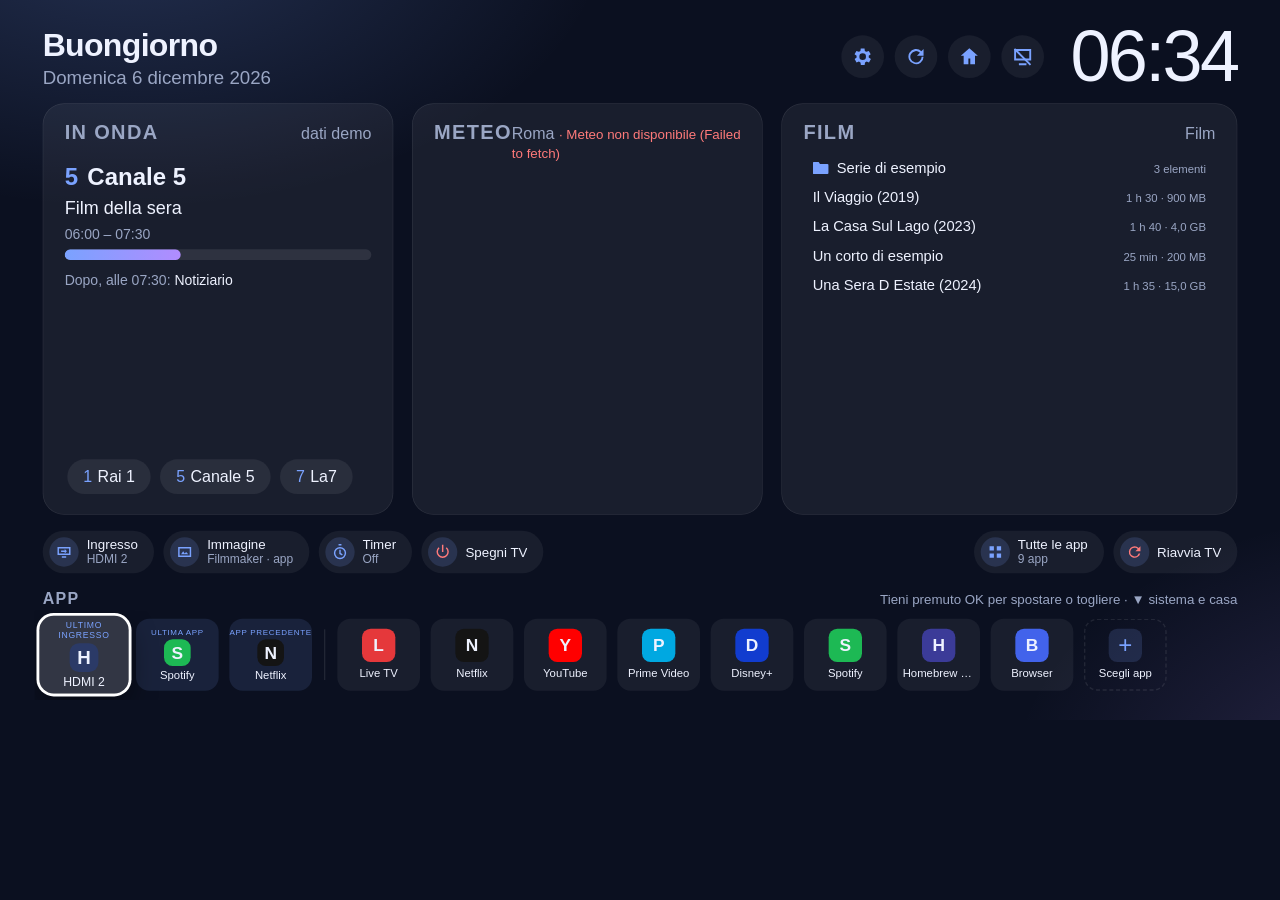
==== app/index.html @ 77d627f0 "Prima pubblicazione Co-Authored-By: Claude Fable 5.2 <noreply@anthropic.com>" ====
<!DOCTYPE html>
<html lang="it">
<head>
  <meta charset="utf-8">
  <meta name="viewport" content="width=1920, height=1080">
  <title>Dashboard</title>
  <link rel="stylesheet" href="style.css">
</head>
<body>
  <div id="schermo">
    <div id="pagine">

      <!-- Pagina 1: panoramica -->
      <section class="pagina" data-pagina="0">
        <header class="testata">
          <div>
            <div id="saluto" class="saluto"></div>
            <div class="riga-data">
              <span id="data" class="data"></span>
              <span id="allerta" class="allerta" hidden></span>
            </div>
          </div>
          <div class="testata-dx">
            <div class="azioni">
              <button id="btn-impostazioni" class="focusable azione" type="button" data-etichetta="Impostazioni">
                <svg viewBox="0 0 24 24"><path d="M19.4 13a7.5 7.5 0 0 0 0-2l2.1-1.6-2-3.5-2.5 1a7.4 7.4 0 0 0-1.7-1L15 3.3h-4l-.4 2.6a7.4 7.4 0 0 0-1.7 1l-2.5-1-2 3.5L6.6 11a7.5 7.5 0 0 0 0 2l-2.1 1.6 2 3.5 2.5-1a7.4 7.4 0 0 0 1.7 1l.4 2.6h4l.4-2.6a7.4 7.4 0 0 0 1.7-1l2.5 1 2-3.5zM13 15.5a3.5 3.5 0 1 1 0-7 3.5 3.5 0 0 1 0 7z" transform="translate(-1 0)"/></svg>
              </button>
              <button id="btn-aggiorna" class="focusable azione" type="button" data-etichetta="Aggiorna">
                <svg viewBox="0 0 24 24"><path d="M17.7 6.3A8 8 0 1 0 20 12h-2a6 6 0 1 1-1.8-4.2L13 11h7V4z"/></svg>
              </button>
              <button id="btn-home-lg" class="focusable azione" type="button" data-etichetta="Home LG">
                <svg viewBox="0 0 24 24"><path d="M12 3l9 8h-3v9h-5v-6h-2v6H6v-9H3z"/></svg>
              </button>
              <button id="btn-schermo" class="focusable azione" type="button" data-etichetta="Spegni schermo">
                <svg viewBox="0 0 24 24"><path d="M3 4h18v12H3zm2 2v8h14V6zM8 19h8v2H8z"/><path d="M4 3l17 17-1.4 1.4-17-17z"/></svg>
              </button>
            </div>
            <div id="ora" class="ora"></div>
          </div>
        </header>

        <main class="griglia">
          <section class="card">
            <div class="card-titolo"><span>In onda</span><span id="tv-stato" class="sotto"></span></div>
            <div id="tv-corrente" class="tv-corrente focusable riquadro" tabindex="0"></div>
            <div id="tv-preferiti" class="preferiti"></div>
          </section>

          <section class="card meteo">
            <div class="card-titolo"><span>Meteo</span><span class="sotto"><span id="meteo-luogo"></span> <span id="meteo-stato" class="stato"></span></span></div>
            <div id="meteo-corrente" class="meteo-corrente"></div>
            <div id="meteo-previsioni" class="previsioni"></div>
          </section>

          <section class="card film-card">
            <div class="card-titolo"><span>Film</span><span class="sotto"><span id="film-percorso" class="film-percorso"></span><span id="film-server"></span> <span id="film-stato" class="stato"></span></span></div>
            <ul id="film-lista" class="film-lista lista-scorre"><li class="messaggio">Ricerca del server DLNA…</li></ul>
          </section>
        </main>

        <div id="riga-controlli" class="riga-controlli scorrevole"></div>

        <section class="app">
          <div class="card-titolo">
            <span>App</span>
            <span id="suggerimento" class="sotto"></span>
          </div>
          <div id="riga-app" class="riga-app scorrevole">
            <div id="app-stato" class="stato inline"></div>
          </div>
        </section>
      </section>

      <!-- Pagina 2: sistema e casa -->
      <section class="pagina" data-pagina="1">
        <header class="testata testata-2">
          <div>
            <div class="titolo-pagina">Sistema e casa</div>
            <div class="sotto-pagina">▲ torna alla panoramica</div>
          </div>
          <div id="ora-2" class="ora-piccola"></div>
        </header>

        <main class="griglia-2">
          <section class="card sistema compatta">
            <div class="card-titolo"><span>Sistema</span><span class="sotto"><span id="tv-modello"></span> <span id="sistema-stato" class="stato"></span></span></div>
            <div class="metriche">
              <div class="metrica">
                <div class="metrica-testa"><span>CPU</span><span id="cpu-val">—</span></div>
                <div class="barra"><i id="cpu-barra"></i></div>
              </div>
              <div class="metrica">
                <div class="metrica-testa"><span>Memoria</span><span id="ram-val">—</span></div>
                <div class="barra"><i id="ram-barra"></i></div>
              </div>
              <div class="metrica">
                <div class="metrica-testa"><span>Spazio interno</span><span id="disco-val">—</span></div>
                <div class="barra"><i id="disco-barra"></i></div>
              </div>
            </div>
            <div class="dettagli">
              <div><span class="etichetta">Acceso da</span><span id="uptime">—</span></div>
              <div><span class="etichetta">Temperatura</span><span id="temp">—</span></div>
              <div><span class="etichetta">Carico</span><span id="carico">—</span></div>
              <div><span class="etichetta">Processi</span><span id="processi">—</span></div>
              <div><span class="etichetta">Indirizzo IP</span><span id="ip">—</span></div>
              <div><span class="etichetta">Connessione</span><span id="connessione">—</span></div>
              <div><span class="etichetta">Download</span><span id="download">—</span></div>
              <div><span class="etichetta">Upload</span><span id="upload">—</span></div>
              <div><span class="etichetta">webOS</span><span id="webos">—</span></div>
              <div><span class="etichetta">Firmware</span><span id="firmware">—</span></div>
            </div>
          </section>

          <section class="card casa-card">
            <div class="card-titolo"><span>Casa</span><span id="casa-stato" class="sotto"></span></div>
            <div id="casa-entita" class="entita-griglia"></div>
          </section>

        </main>
      </section>

    </div>
  </div>

  <div id="salvaschermo" hidden>
    <div class="ss-contenuto">
      <div id="ss-ora" class="ss-ora"></div>
      <div id="ss-data" class="ss-data"></div>
      <div id="ss-meteo" class="ss-meteo"></div>
    </div>
  </div>

  <div id="impostazioni" class="overlay" hidden>
    <div class="pannello largo">
      <div class="pannello-testa">
        <h2>Impostazioni</h2>
        <div class="testa-dx">
          <span id="indirizzo-configura" class="nota"></span>
          <button id="btn-web" class="focusable btn piccolo" type="button"></button>
        </div>
      </div>
      <div class="colonne">
        <div class="colonna">
          <h3>Meteo e orologio</h3>
          <label for="input-citta">Città per il meteo</label>
          <div class="riga">
            <input id="input-citta" class="focusable" type="text" autocomplete="off" spellcheck="false">
            <button id="btn-cerca" class="focusable btn" type="button">Cerca</button>
          </div>
          <div id="esito-citta" class="nota"></div>
          <button id="btn-secondi" class="focusable btn" type="button"></button>
          <h3>Accensione a distanza (Wake-on-LAN)</h3>
          <label for="input-wol-nome">Nome e indirizzo MAC del dispositivo</label>
          <div class="riga">
            <input id="input-wol-nome" class="focusable wol-nome" type="text" autocomplete="off" spellcheck="false" maxlength="20" placeholder="PC">
            <input id="input-wol-mac" class="focusable" type="text" autocomplete="off" spellcheck="false" maxlength="17" placeholder="AA:BB:CC:DD:EE:FF">
            <button id="btn-wol-prova" class="focusable btn" type="button">Prova</button>
          </div>
          <div id="esito-wol" class="nota"></div>
          <button id="btn-wol-ingresso" class="focusable btn" type="button"></button>
          <button id="btn-wol-pulsante" class="focusable btn" type="button"></button>
        </div>
        <div class="colonna">
          <h3>App</h3>
          <button id="btn-preferite" class="focusable btn" type="button"></button>
          <div class="nota">Nella barra: OK tenuto premuto su un'app per spostarla o toglierla.</div>
          <h3>Avvio, Home e salvaschermo</h3>
          <button id="btn-home" class="focusable btn" type="button"></button>
          <div class="nota">Con la dashboard come Home, premi Home due volte di seguito per la Home LG.</div>
          <button id="btn-accensione" class="focusable btn" type="button"></button>
          <button id="btn-salvaschermo" class="focusable btn" type="button"></button>
          <button id="btn-salvaschermo-lg" class="focusable btn" type="button"></button>
          <button id="btn-ripristina-lg" class="focusable btn avviso" type="button">Ripristina Home e salvaschermo LG</button>
        </div>
      </div>
      <button id="btn-chiudi" class="focusable btn primario" type="button">Chiudi</button>
    </div>
  </div>

  <div id="scegli-preferite" class="overlay" hidden>
    <div class="pannello largo">
      <h2 id="griglia-titolo">App preferite</h2>
      <div id="griglia-nota" class="nota"></div>
      <div id="preferite-griglia" class="preferite-griglia"></div>
      <button id="btn-preferite-fine" class="focusable btn primario" type="button">Fatto</button>
    </div>
  </div>

  <div id="scelta" class="overlay sopra" hidden>
    <div class="pannello">
      <h2 id="scelta-titolo"></h2>
      <div id="scelta-opzioni" class="scelta-opzioni"></div>
    </div>
  </div>

  <div id="toast" class="toast"></div>

  <script src="js/base.js"></script>
  <script src="js/meteo.js"></script>
  <script src="js/sistema.js"></script>
  <script src="js/barra.js"></script>
  <script src="js/controlli.js"></script>
  <script src="js/tv.js"></script>
  <script src="js/casa.js"></script>
  <script src="js/film.js"></script>
  <script src="js/avvio.js"></script>
</body>
</html>
---- app/style.css ----
:root {
  --sfondo: #0b1020;
  --card: rgba(255, 255, 255, 0.06);
  --bordo: rgba(255, 255, 255, 0.09);
  --testo: #eef2ff;
  --tenue: #9aa6c4;
  --accento: #7aa2ff;
  --accento-2: #b18cff;
  --allarme: #ff7a7a;
  --medio: #ffc46b;
}

* { box-sizing: border-box; margin: 0; padding: 0; }

html, body {
  width: 100%;
  height: 100%;
  overflow: hidden;
  background: var(--sfondo);
  color: var(--testo);
  font-family: "LG Smart UI", "Museo Sans", "Segoe UI", Roboto, Arial, sans-serif;
}

/* Area fissa 1920x1080, scalata via JS fuori dalla TV (anteprima nel browser) */
#schermo {
  position: absolute;
  top: 0;
  left: 0;
  width: 1920px;
  height: 1080px;
  overflow: hidden;
  transform-origin: 0 0;
  background:
    radial-gradient(1200px 700px at 10% -10%, rgba(122, 162, 255, 0.22), transparent 60%),
    radial-gradient(1000px 700px at 110% 110%, rgba(177, 140, 255, 0.18), transparent 60%),
    var(--sfondo);
}

/* Due pagine impilate: si passa dall'una all'altra spostando #pagine */
#pagine { transition: transform 0.45s ease; }
.pagina {
  width: 1920px;
  height: 1080px;
  display: flex;
  flex-direction: column;
  gap: 22px;
  padding: 36px 64px 30px;
}

/* ---------- Testata ---------- */
.testata {
  display: flex;
  justify-content: space-between;
  align-items: flex-end;
}
.saluto { font-size: 48px; font-weight: 600; letter-spacing: -1px; }
.riga-data { display: flex; align-items: center; gap: 20px; margin-top: 6px; }
.data { font-size: 28px; color: var(--tenue); }
.allerta {
  display: inline-flex;
  align-items: center;
  gap: 8px;
  font-size: 26px;
  padding: 4px 20px 4px 10px;
  border-radius: 999px;
  background: rgba(255, 196, 107, 0.16);
  color: var(--medio);
}
.allerta[hidden] { display: none; }
.allerta svg { width: 38px; height: 38px; }
.ora {
  font-size: 108px;
  font-weight: 300;
  line-height: 0.9;
  letter-spacing: -4px;
  font-variant-numeric: tabular-nums;
}
.ora .sep { animation: lampeggio 2s steps(1) infinite; }
.ora .sec { font-size: 52px; color: var(--tenue); margin-left: 12px; letter-spacing: 0; }
@keyframes lampeggio { 50% { opacity: 0.35; } }

.testata-dx { display: flex; align-items: center; gap: 40px; }
.azioni { display: flex; gap: 16px; }
.azione {
  position: relative;
  width: 64px;
  height: 64px;
  border: 0;
  border-radius: 50%;
  background: var(--card);
  display: flex;
  align-items: center;
  justify-content: center;
  outline: none;
  cursor: pointer;
  transition: transform 0.15s ease, box-shadow 0.15s ease, background 0.15s;
}
.azione svg { width: 34px; height: 34px; fill: var(--accento); }
.azione::after {
  content: attr(data-etichetta);
  position: absolute;
  top: 100%;
  left: 50%;
  transform: translate(-50%, 12px);
  font-size: 20px;
  color: var(--testo);
  white-space: nowrap;
  opacity: 0;
  transition: opacity 0.15s;
  pointer-events: none;
}
.azione:focus::after { opacity: 1; }

/* ---------- Card ---------- */
.griglia {
  flex: 1;
  display: grid;
  grid-template-columns: 1fr 1fr 1.3fr;
  gap: 28px;
  min-height: 0;
}
.card {
  position: relative;
  background: var(--card);
  border: 1px solid var(--bordo);
  border-radius: 32px;
  padding: 28px 40px;
  display: flex;
  flex-direction: column;
  min-height: 0;
}
.card-titolo {
  display: flex;
  justify-content: space-between;
  align-items: baseline;
  font-size: 30px;
  font-weight: 600;
  text-transform: uppercase;
  letter-spacing: 2px;
  color: var(--tenue);
}
.card-titolo .sotto {
  font-size: 24px;
  font-weight: 400;
  text-transform: none;
  letter-spacing: 0;
}
.stato { font-size: 20px; color: var(--tenue); }
.stato:not(:empty)::before { content: "· "; }
.stato.errore { color: var(--allarme); }

/* ---------- Meteo ---------- */
.meteo-corrente {
  display: flex;
  align-items: center;
  gap: 32px;
  margin: 4px 0 14px;
  flex: 1;
  min-height: 0;
}
.meteo-corrente .icona-grande { width: 128px; height: 128px; flex: none; }
.meteo-corrente .temp { font-size: 92px; font-weight: 300; line-height: 1; letter-spacing: -3px; }
.meteo-corrente .descrizione { font-size: 32px; margin-top: 2px; }
.meteo-corrente .extra { font-size: 23px; color: var(--tenue); margin-top: 6px; line-height: 1.35; }

.previsioni {
  display: grid;
  grid-template-columns: repeat(5, 1fr);
  gap: 14px;
}
.giorno {
  text-align: center;
  background: rgba(255, 255, 255, 0.04);
  border-radius: 22px;
  padding: 8px 6px 10px;
}
.giorno .nome { font-size: 24px; color: var(--tenue); }
.giorno svg { width: 50px; height: 50px; margin: 0; }
.giorno .minmax { font-size: 26px; }
.giorno .minmax .min { color: var(--tenue); margin-left: 8px; }
.giorno .pioggia { font-size: 20px; color: var(--accento); margin-top: 2px; min-height: 24px; }

svg .sole { fill: #ffd166; }
svg .luna { fill: #e6e9ff; }
svg .nuvola { fill: #dfe6f5; }
svg .nuvola-scura { fill: #9aa6c4; }
svg .goccia { stroke: var(--accento); stroke-width: 4; stroke-linecap: round; }
svg .fiocco { fill: #ffffff; }
svg .fulmine { fill: #ffd166; }
svg .nebbia { stroke: #c4cbe0; stroke-width: 4; stroke-linecap: round; }

/* ---------- Sistema ---------- */
.metriche {
  display: flex;
  flex-direction: column;
  gap: 10px;
  margin: 14px 0 auto;
}
.metrica-testa {
  display: flex;
  justify-content: space-between;
  font-size: 29px;
  margin-bottom: 8px;
}
.metrica-testa span:last-child { font-variant-numeric: tabular-nums; color: var(--tenue); }
.barra {
  height: 16px;
  border-radius: 8px;
  background: rgba(255, 255, 255, 0.09);
  overflow: hidden;
}
.barra i {
  display: block;
  height: 100%;
  width: 0;
  border-radius: 8px;
  background: linear-gradient(90deg, var(--accento), var(--accento-2));
  transition: width 0.8s ease, background 0.4s;
}
.barra i.medio { background: linear-gradient(90deg, var(--medio), #ff9f5a); }
.barra i.alto { background: linear-gradient(90deg, #ff9f5a, var(--allarme)); }

.dettagli {
  display: grid;
  grid-template-columns: repeat(5, 1fr);
  gap: 12px 14px;
  font-size: 24px;
  margin-top: 14px;
}
.dettagli > div { display: flex; flex-direction: column; min-width: 0; }
.dettagli > div[hidden] { display: none; }
.dettagli span:last-child { white-space: nowrap; overflow: hidden; text-overflow: ellipsis; }
.etichetta { font-size: 18px; color: var(--tenue); text-transform: uppercase; letter-spacing: 1px; margin-bottom: 4px; }

/* ---------- App ---------- */
.app { display: flex; flex-direction: column; gap: 4px; }
.app > .card-titolo { font-size: 24px; }
.app > .card-titolo .sotto { font-size: 20px; }
.riga-app {
  position: relative;
  display: flex;
  gap: 16px;
  overflow: hidden;
  padding: 12px 12px 14px;
  margin: 0 -12px;
  scroll-behavior: smooth;
}
.separatore { flex: none; width: 2px; margin: 16px 2px; background: var(--bordo); }
.stato.inline { position: static; align-self: center; font-size: 26px; }

.tile {
  flex: none;
  width: 124px;
  height: 108px;
  border: 0;
  border-radius: 20px;
  background: var(--card);
  color: var(--testo);
  font: inherit;
  display: flex;
  flex-direction: column;
  align-items: center;
  justify-content: center;
  gap: 8px;
  outline: none;
  cursor: pointer;
  transition: transform 0.15s ease, box-shadow 0.15s ease, background 0.15s;
}
.tile-icona {
  width: 50px;
  height: 50px;
  border-radius: 13px;
  display: flex;
  align-items: center;
  justify-content: center;
  overflow: hidden;
  font-size: 26px;
  font-weight: 700;
}
.tile-icona img { width: 100%; height: 100%; object-fit: contain; }
.tile-recente { background: rgba(122, 162, 255, 0.12); gap: 4px; }
.tile-recente .tile-icona { width: 40px; height: 40px; }
.tile-etichetta {
  font-size: 12px;
  letter-spacing: 1px;
  text-transform: uppercase;
  color: var(--accento);
}

/* Modalità sposta: la tile selezionata scorre tra le altre con le frecce */
.tile-app { position: relative; }
.riga-app.modalita-sposta .tile:not(.spostando) { opacity: 0.5; }
.tile-app.spostando,
.tile-app.spostando:focus {
  transform: scale(1.08) translateY(-6px);
  box-shadow: 0 0 0 4px var(--medio), 0 18px 40px rgba(0, 0, 0, 0.45);
}
.tile-app.spostando::before,
.tile-app.spostando::after {
  position: absolute;
  top: 50%;
  transform: translateY(-50%);
  font-size: 48px;
  color: var(--medio);
}
.tile-app.spostando::before { content: "\2039"; left: 8px; }
.tile-app.spostando::after { content: "\203A"; right: 8px; }

.tile-nome {
  font-size: 17px;
  max-width: 108px;
  white-space: nowrap;
  overflow: hidden;
  text-overflow: ellipsis;
}

/* Focus da telecomando */
.focusable:focus {
  transform: scale(1.08);
  background: rgba(255, 255, 255, 0.16);
  box-shadow: 0 0 0 4px #ffffff, 0 18px 40px rgba(0, 0, 0, 0.45);
  z-index: 1;
}

/* ---------- Impostazioni ---------- */
.overlay {
  position: fixed;
  inset: 0;
  background: rgba(5, 8, 18, 0.78);
  display: flex;
  align-items: center;
  justify-content: center;
  z-index: 10;
}
.overlay[hidden] { display: none; }
.pannello {
  width: 900px;
  background: #151c33;
  border: 1px solid var(--bordo);
  border-radius: 32px;
  padding: 48px 56px;
  display: flex;
  flex-direction: column;
  gap: 22px;
  font-size: 30px;
}
.pannello h2 { font-size: 48px; font-weight: 600; margin-bottom: 8px; }
.pannello h3 {
  font-size: 22px;
  font-weight: 600;
  color: var(--tenue);
  text-transform: uppercase;
  letter-spacing: 2px;
  margin-top: 8px;
}
.pannello.largo { width: 1500px; max-height: 1010px; overflow-y: auto; padding: 40px 56px; gap: 18px; font-size: 27px; }
.pannello-testa { display: flex; align-items: center; justify-content: space-between; gap: 32px; }
.testa-dx { display: flex; align-items: center; gap: 20px; }
.testa-dx .nota { min-height: 0; }
.btn.piccolo { padding: 12px 24px; font-size: 24px; }
/* minmax(0, …): sulla TV (Chromium 132) le caselle di testo allargavano la loro colonna e schiacciavano l'altra */
.colonne { display: grid; grid-template-columns: minmax(0, 1fr) minmax(0, 1fr); gap: 0 56px; }
.colonna { display: flex; flex-direction: column; gap: 12px; min-width: 0; }
.overlay.sopra { z-index: 12; }
.scelta-opzioni { display: flex; flex-direction: column; gap: 14px; max-height: 760px; overflow-y: auto; overflow-x: hidden; padding: 8px 16px; margin: 0 -8px; }
.pannello label { color: var(--tenue); font-size: 26px; }
.pannello .riga { display: flex; gap: 18px; }
.pannello input {
  flex: 1 1 0;
  width: 0;
  min-width: 0;
  font: inherit;
  color: var(--testo);
  background: rgba(255, 255, 255, 0.08);
  border: 0;
  border-radius: 18px;
  padding: 18px 24px;
  outline: none;
}
.pannello input.wol-nome { flex: 0 0 170px; width: 170px; }
.pannello input::placeholder { color: rgba(154, 166, 196, 0.55); }
.nota { font-size: 24px; color: var(--tenue); min-height: 30px; }
.nota.errore { color: var(--allarme); }
.btn {
  font: inherit;
  color: var(--testo);
  background: rgba(255, 255, 255, 0.08);
  border: 0;
  border-radius: 18px;
  padding: 18px 30px;
  text-align: left;
  outline: none;
  cursor: pointer;
  transition: transform 0.15s ease, box-shadow 0.15s ease;
}
.btn.attiva { box-shadow: inset 0 0 0 3px var(--accento); }
.btn.avviso { color: var(--medio); }
.btn.primario { background: var(--accento); color: #0b1020; font-weight: 600; text-align: center; }
.pannello .focusable:focus { transform: scale(1.03); }

/* ---------- Toast ---------- */
.toast {
  position: fixed;
  left: 50%;
  bottom: 60px;
  transform: translate(-50%, 40px);
  background: #1d2644;
  border: 1px solid var(--bordo);
  border-radius: 20px;
  padding: 20px 36px;
  font-size: 28px;
  opacity: 0;
  transition: opacity 0.25s, transform 0.25s;
  pointer-events: none;
  z-index: 20;
}
.toast.visibile { opacity: 1; transform: translate(-50%, 0); }

/* ---------- Pagina 2 ---------- */
.testata-2 { align-items: center; }
.titolo-pagina { font-size: 56px; font-weight: 600; letter-spacing: -1px; }
.sotto-pagina { font-size: 26px; color: var(--tenue); margin-top: 6px; }
.ora-piccola { font-size: 84px; font-weight: 300; letter-spacing: -2px; font-variant-numeric: tabular-nums; }

/* Controlli rapidi (pagina 1): pillole con icona, nome e valore */
.riga-controlli {
  position: relative;
  display: flex;
  gap: 14px;
  overflow: hidden;
  padding: 8px 12px;
  margin: -6px -12px;
}
.tile-controllo {
  width: auto;
  height: 64px;
  flex-direction: row;
  justify-content: flex-start;
  gap: 12px;
  padding: 0 24px 0 10px;
  border-radius: 999px;
}
.tile-controllo .tile-icona { width: 44px; height: 44px; border-radius: 50%; background: rgba(122, 162, 255, 0.16); }
.tile-controllo svg { width: 26px; height: 26px; fill: var(--accento); }
.tile-controllo .ctl-testi { display: flex; flex-direction: column; align-items: flex-start; }
.tile-controllo .tile-nome { font-size: 20px; max-width: none; }
.tile-valore { font-size: 18px; color: var(--tenue); }
.tile-valore:empty { display: none; }
.tile-controllo.pericolo svg { fill: var(--allarme); }

/* Riquadri selezionabili dentro le card (pagina 2) */
.riquadro { border-radius: 20px; padding: 10px 14px; margin-left: -14px; margin-right: -14px; outline: none; cursor: pointer; }
.riquadro.focusable:focus { transform: none; box-shadow: 0 0 0 4px #ffffff; }

.griglia-2 {
  flex: 1;
  display: grid;
  grid-template-columns: 1fr 2fr;
  gap: 34px;
  min-height: 0;
}
.messaggio { font-size: 24px; color: var(--tenue); margin-top: 22px; line-height: 1.45; }

/* In onda */
.tv-corrente { margin-top: 18px; display: flex; flex-direction: column; gap: 10px; min-height: 0; overflow: hidden; }
.tv-canale { font-size: 44px; font-weight: 600; }
.tv-canale .numero { color: var(--accento); margin-right: 14px; }
.tv-programma { font-size: 32px; line-height: 1.25; }
.tv-orario { font-size: 24px; color: var(--tenue); }
.tv-dopo { font-size: 24px; color: var(--tenue); margin-top: 8px; }
.tv-dopo b { color: var(--testo); font-weight: 400; }
.tv-palinsesto { list-style: none; margin-top: 18px; padding-top: 16px; border-top: 1px solid var(--bordo); display: flex; flex-direction: column; gap: 12px; }
.tv-palinsesto li { font-size: 23px; white-space: nowrap; overflow: hidden; text-overflow: ellipsis; }
.tv-palinsesto .quando { color: var(--accento); margin-right: 12px; font-variant-numeric: tabular-nums; }
.preferiti { display: flex; flex-wrap: wrap; gap: 14px; margin-top: auto; padding: 8px 4px 4px; }
.chip {
  font: inherit;
  font-size: 24px;
  color: var(--testo);
  background: rgba(255, 255, 255, 0.07);
  border: 0;
  border-radius: 999px;
  padding: 12px 24px;
  outline: none;
  cursor: pointer;
  transition: transform 0.15s ease, box-shadow 0.15s ease;
}
.chip .numero { color: var(--accento); margin-right: 8px; }

/* Casa */
.entita-griglia {
  display: grid;
  grid-template-columns: 1fr 1fr;
  gap: 14px;
  margin-top: 22px;
  align-content: start;
  padding: 4px;
}
.entita {
  font: inherit;
  color: var(--testo);
  text-align: left;
  background: rgba(255, 255, 255, 0.05);
  border: 0;
  border-radius: 20px;
  padding: 16px 20px;
  outline: none;
  min-width: 0;
  transition: transform 0.15s ease, box-shadow 0.15s ease, background 0.15s;
}
/* Sistema in colonna stretta (pagina 2) */
.sistema.compatta .metriche { margin: 22px 0 0; gap: 18px; }
.sistema.compatta .dettagli { grid-template-columns: 1fr 1fr; gap: 22px 24px; font-size: 28px; margin-top: auto; }
.sistema.compatta .card-titolo .sotto { font-size: 20px; }

.entita-griglia > .messaggio { grid-column: 1 / -1; margin-top: 0; }
.entita-griglia.fitta { grid-template-columns: repeat(3, 1fr); gap: 10px; margin-top: 8px; }
/* Titolo di gruppo: occupa tutta la riga, con una linea che separa i gruppi */
.gruppo-titolo {
  grid-column: 1 / -1;
  font-size: 18px;
  letter-spacing: 1.5px;
  text-transform: uppercase;
  color: var(--accento);
  padding-top: 14px;
  border-top: 1px solid var(--bordo);
}
.gruppo-titolo:first-child { border-top: 0; padding-top: 4px; }
.entita-griglia.fitta .entita { padding: 8px 16px; border-radius: 16px; }
.entita-griglia.fitta .nome { font-size: 17px; }
.entita-griglia.fitta .valore { font-size: 24px; margin-top: 0; }
.entita.commutabile { cursor: pointer; }
.entita .nome { display: block; font-size: 20px; color: var(--tenue); white-space: nowrap; overflow: hidden; text-overflow: ellipsis; }
.entita .valore { display: block; font-size: 30px; margin-top: 4px; white-space: nowrap; overflow: hidden; text-overflow: ellipsis; }
.entita.acceso { background: rgba(255, 196, 107, 0.18); }
.entita.acceso .valore { color: var(--medio); }

/* Film (DLNA): lista che scorre dentro la card, una riga per film o cartella */
.film-lista {
  /* Riferimento di offsetTop per lo scorrimento (senza, si misura dalla card e la salita non scorre) */
  position: relative;
  list-style: none;
  scroll-behavior: smooth;
  flex: 1;
  min-height: 0;
  margin: 10px -14px 0;
  padding: 6px 14px;
  overflow: hidden;
  display: flex;
  flex-direction: column;
  gap: 4px;
}
.film-lista li { flex: none; }
/* Sfumatura in basso solo se sotto ci sono altre voci: in fondo alla lista l'ultima riga resta piena */
.film-lista.altro-sotto {
  -webkit-mask-image: linear-gradient(to bottom, #000 82%, transparent);
  mask-image: linear-gradient(to bottom, #000 82%, transparent);
}
.film-lista .messaggio { margin-top: 8px; font-size: 22px; }
.voce-film {
  width: 100%;
  border: 0;
  border-radius: 14px;
  background: transparent;
  color: var(--testo);
  font: inherit;
  text-align: left;
  padding: 7px 14px;
  display: flex;
  align-items: baseline;
  gap: 14px;
  outline: none;
  cursor: pointer;
}
.voce-film.focusable:focus { transform: none; box-shadow: 0 0 0 3px #ffffff; background: rgba(255, 255, 255, 0.14); }
.film-titolo { flex: 1; min-width: 0; font-size: 22px; white-space: nowrap; overflow: hidden; text-overflow: ellipsis; }
.film-dettaglio { flex: none; font-size: 17px; color: var(--tenue); }
/* Icona cartella disegnata (il font della TV non ha ▸) */
.voce-film.cartella .film-titolo::before {
  content: "";
  display: inline-block;
  width: 24px;
  height: 18px;
  margin-right: 12px;
  vertical-align: -2px;
  background: url("data:image/svg+xml,%3Csvg xmlns='http://www.w3.org/2000/svg' viewBox='0 0 24 18'%3E%3Cpath fill='%237aa2ff' d='M0 2a2 2 0 0 1 2-2h7l2 3h11a2 2 0 0 1 2 2v11a2 2 0 0 1-2 2H2a2 2 0 0 1-2-2z'/%3E%3C/svg%3E") no-repeat center / contain;
}
.voce-film.su .film-titolo { color: var(--accento); }
.film-percorso { color: var(--accento); margin-right: 10px; max-width: 300px; display: inline-block; vertical-align: bottom; white-space: nowrap; overflow: hidden; text-overflow: ellipsis; }
.film-percorso:empty { display: none; }

/* Tile "Scegli app" in fondo alla barra */
.tile-scegli { background: transparent; border: 2px dashed var(--bordo); }
.tile-scegli .tile-icona { font-size: 36px; font-weight: 300; color: var(--accento); }

/* Scelta delle app preferite */
.preferite-griglia {
  display: grid;
  /* 9 colonne stanno nel pannello (1388 px utili); il margine lascia spazio all'ingrandimento del focus */
  grid-template-columns: repeat(9, 124px);
  justify-content: space-between;
  gap: 20px;
  max-height: 680px;
  overflow-y: auto;
  overflow-x: hidden;
  padding: 18px;
  margin: 0 -18px;
}
.tile-preferita { position: relative; opacity: 0.55; }
.tile-preferita.scelta { opacity: 1; background: rgba(122, 162, 255, 0.2); }
.tile-preferita.scelta::after {
  content: "\2605";
  position: absolute;
  top: 8px;
  right: 12px;
  font-size: 22px;
  color: var(--medio);
}

/* ---------- Salvaschermo (OLED: sfondo nero, contenuto che si sposta) ---------- */
#salvaschermo { position: fixed; inset: 0; background: #000; z-index: 30; cursor: none; }
#salvaschermo[hidden] { display: none; }
.ss-contenuto {
  position: absolute;
  top: 0;
  left: 0;
  text-align: center;
  color: #c9d1e6;
  opacity: 0.7;
  transition: opacity 1.5s;
}
.ss-ora { font-size: 220px; font-weight: 200; letter-spacing: -6px; line-height: 1; font-variant-numeric: tabular-nums; }
.ss-data { font-size: 42px; margin-top: 10px; }
.ss-meteo { display: flex; align-items: center; justify-content: center; gap: 16px; font-size: 42px; margin-top: 18px; }
.ss-meteo svg { width: 80px; height: 80px; }

/* ---------- Pagina 1 a tre colonne: In onda, Meteo e Film più compatte ---------- */
.griglia .card { padding: 26px 32px; }
.griglia .tv-canale { font-size: 36px; }
.griglia .tv-programma { font-size: 27px; }
.griglia .tv-orario, .griglia .tv-dopo { font-size: 21px; }
.griglia .tv-palinsesto li { font-size: 20px; }
.griglia .tv-palinsesto { margin-top: 12px; padding-top: 12px; gap: 8px; }

.griglia .meteo-corrente { gap: 22px; margin: auto 0; }
.griglia .meteo-corrente .icona-grande { width: 112px; height: 112px; }
.griglia .meteo-corrente .temp { font-size: 84px; letter-spacing: -2px; }
.griglia .meteo-corrente .descrizione { font-size: 25px; }
.griglia .meteo-corrente .extra { font-size: 19px; margin-top: 4px; }
.griglia .previsioni { gap: 8px; }
.griglia .giorno { padding: 6px 2px 8px; border-radius: 16px; }
.griglia .giorno .nome { font-size: 19px; }
.griglia .giorno svg { width: 40px; height: 40px; }
.griglia .giorno .minmax { font-size: 20px; }
.griglia .giorno .minmax .min { margin-left: 4px; }
.griglia .giorno .pioggia { font-size: 16px; min-height: 20px; }


/* ---------- Pagina 2: la card Casa occupa lo spazio rimasto ---------- */
.casa-card .entita-griglia,
.casa-card .entita-griglia.fitta { grid-template-columns: repeat(5, 1fr); gap: 14px; margin-top: 10px; }
.casa-card .entita-griglia.fitta .entita { padding: 14px 20px; border-radius: 18px; }
.casa-card .entita-griglia.fitta .nome { font-size: 20px; }
.casa-card .entita-griglia.fitta .valore { font-size: 30px; margin-top: 2px; }
.casa-card .gruppo-titolo { font-size: 20px; padding-top: 18px; }
.casa-card .gruppo-titolo:first-child { padding-top: 6px; }

/* Riavvia TV staccato dagli altri comandi, sul bordo destro */
#ctl-app { margin-left: auto; }
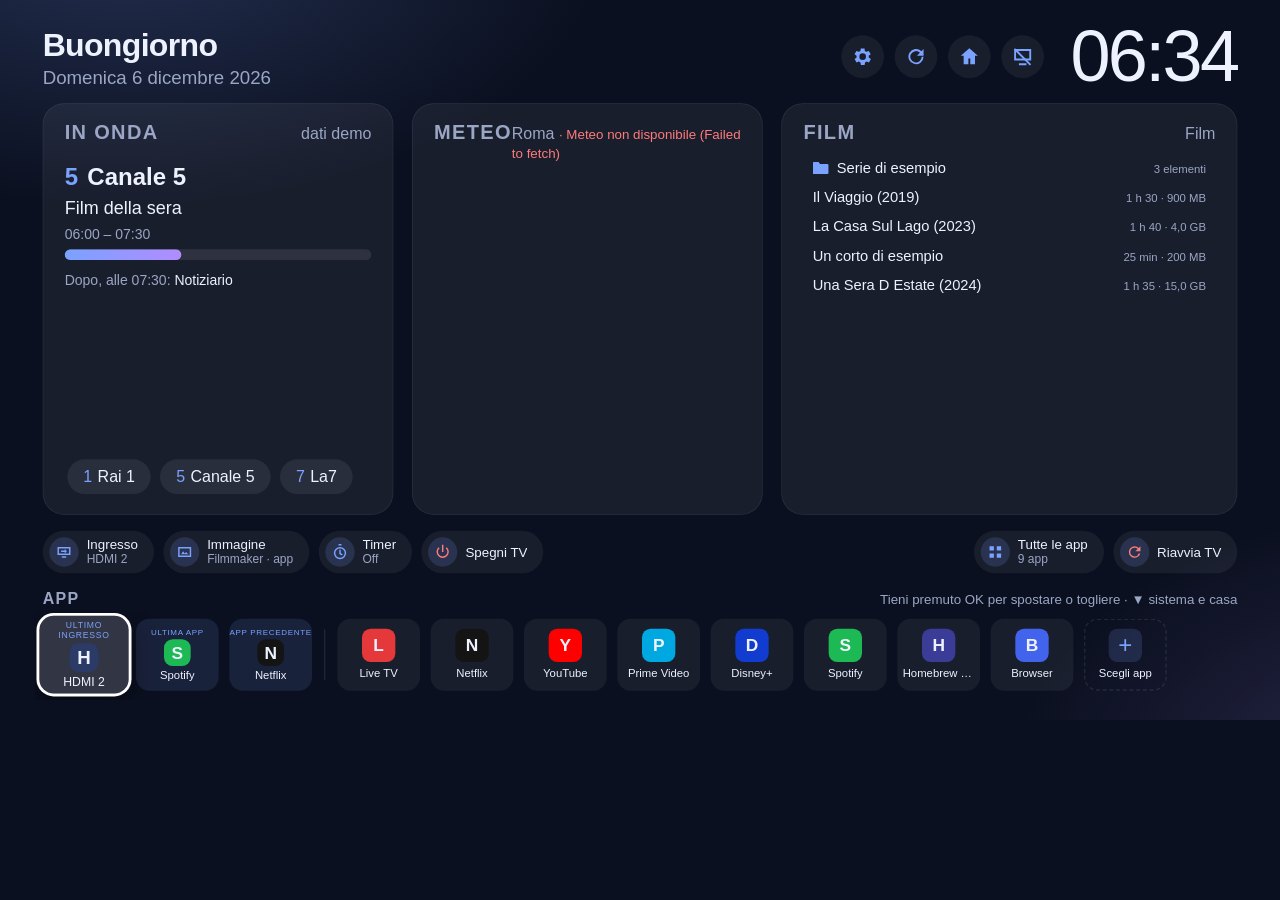
==== commit 2a656196: "Dashboard 1.9.2: sfondi, Home LG rimovibile, blocco aggiornamenti LG, disinstallazione app, /api/sis" ====
--- a/app/index.html
+++ b/app/index.html
@@ -7,6 +7,8 @@
   <link rel="stylesheet" href="style.css">
 </head>
 <body>
+  <!-- Sfondo (js/sfondi.js): due livelli per la dissolvenza; dietro la dashboard e, più chiaro, nel salvaschermo -->
+  <div id="sfondo" class="sfondo"><img class="sfondo-img" alt=""><img class="sfondo-img" alt=""></div>
   <div id="schermo">
     <div id="pagine">
 
@@ -128,6 +130,7 @@
       <div id="ss-ora" class="ss-ora"></div>
       <div id="ss-data" class="ss-data"></div>
       <div id="ss-meteo" class="ss-meteo"></div>
+      <div id="ss-didascalia" class="ss-didascalia"></div>
     </div>
   </div>
 
@@ -150,6 +153,7 @@
           </div>
           <div id="esito-citta" class="nota"></div>
           <button id="btn-secondi" class="focusable btn" type="button"></button>
+          <button id="btn-sfondi" class="focusable btn" type="button"></button>
           <h3>Accensione a distanza (Wake-on-LAN)</h3>
           <label for="input-wol-nome">Nome e indirizzo MAC del dispositivo</label>
           <div class="riga">
@@ -164,13 +168,14 @@
         <div class="colonna">
           <h3>App</h3>
           <button id="btn-preferite" class="focusable btn" type="button"></button>
-          <div class="nota">Nella barra: OK tenuto premuto su un'app per spostarla o toglierla.</div>
+          <div class="nota">Nella barra: OK tenuto premuto per spostare o togliere.</div>
           <h3>Avvio, Home e salvaschermo</h3>
           <button id="btn-home" class="focusable btn" type="button"></button>
-          <div class="nota">Con la dashboard come Home, premi Home due volte di seguito per la Home LG.</div>
+          <div id="nota-home" class="nota"></div>
           <button id="btn-accensione" class="focusable btn" type="button"></button>
           <button id="btn-salvaschermo" class="focusable btn" type="button"></button>
           <button id="btn-salvaschermo-lg" class="focusable btn" type="button"></button>
+          <button id="btn-aggiornamenti" class="focusable btn" type="button"></button>
           <button id="btn-ripristina-lg" class="focusable btn avviso" type="button">Ripristina Home e salvaschermo LG</button>
         </div>
       </div>
@@ -204,6 +209,7 @@
   <script src="js/tv.js"></script>
   <script src="js/casa.js"></script>
   <script src="js/film.js"></script>
+  <script src="js/sfondi.js"></script>
   <script src="js/avvio.js"></script>
 </body>
 </html>
--- a/app/style.css
+++ b/app/style.css
@@ -360,7 +360,7 @@
 .btn.piccolo { padding: 12px 24px; font-size: 24px; }
 /* minmax(0, …): sulla TV (Chromium 132) le caselle di testo allargavano la loro colonna e schiacciavano l'altra */
 .colonne { display: grid; grid-template-columns: minmax(0, 1fr) minmax(0, 1fr); gap: 0 56px; }
-.colonna { display: flex; flex-direction: column; gap: 12px; min-width: 0; }
+.colonna { display: flex; flex-direction: column; gap: 10px; min-width: 0; }
 .overlay.sopra { z-index: 12; }
 .scelta-opzioni { display: flex; flex-direction: column; gap: 14px; max-height: 760px; overflow-y: auto; overflow-x: hidden; padding: 8px 16px; margin: 0 -8px; }
 .pannello label { color: var(--tenue); font-size: 26px; }
@@ -617,6 +617,35 @@
   color: var(--medio);
 }
 
+/* ---------- Sfondi (js/sfondi.js) ---------- */
+.sfondo { display: none; position: fixed; inset: 0; z-index: 0; overflow: hidden; background: var(--sfondo); }
+body.con-sfondo .sfondo { display: block; }
+body.con-sfondo #schermo { background: transparent; z-index: 1; }
+.sfondo-img { position: absolute; inset: 0; width: 100%; height: 100%; object-fit: cover; opacity: 0; transition: opacity 2.5s ease; }
+.sfondo-img.visibile { opacity: 1; }
+/* Sulla dashboard l'immagine resta scura: card e testi devono leggersi */
+.sfondo::after {
+  content: "";
+  position: absolute;
+  inset: 0;
+  background: linear-gradient(180deg, rgba(11, 16, 32, 0.74) 0%, rgba(11, 16, 32, 0.84) 55%, rgba(11, 16, 32, 0.9) 100%);
+  transition: background 1.5s;
+}
+/* Nel salvaschermo: l'immagine più chiara, che si muove piano; la dashboard sotto non si vede */
+body.ss-con-sfondo #schermo { visibility: hidden; }
+body.ss-con-sfondo #salvaschermo { background: transparent; }
+body.ss-con-sfondo .sfondo::after { background: radial-gradient(ellipse at center, rgba(0, 0, 0, 0.15), rgba(0, 0, 0, 0.55)); }
+body.ss-con-sfondo .sfondo-img.visibile { animation: sfondo-lento 90s ease-in-out infinite alternate; }
+body.ss-con-sfondo .ss-contenuto { opacity: 0.92; text-shadow: 0 3px 18px rgba(0, 0, 0, 0.75); color: #eef2ff; }
+@keyframes sfondo-lento {
+  from { transform: scale(1.02) translate(0, 0); }
+  to { transform: scale(1.12) translate(-2%, -1.5%); }
+}
+.ss-didascalia { display: none; font-size: 24px; margin-top: 22px; max-width: 900px; margin-left: auto; margin-right: auto; color: #c9d1e6; }
+body.ss-con-sfondo .ss-didascalia { display: block; }
+.ss-didascalia:empty { display: none !important; }
+#esito-citta:empty { display: none; }
+
 /* ---------- Salvaschermo (OLED: sfondo nero, contenuto che si sposta) ---------- */
 #salvaschermo { position: fixed; inset: 0; background: #000; z-index: 30; cursor: none; }
 #salvaschermo[hidden] { display: none; }
